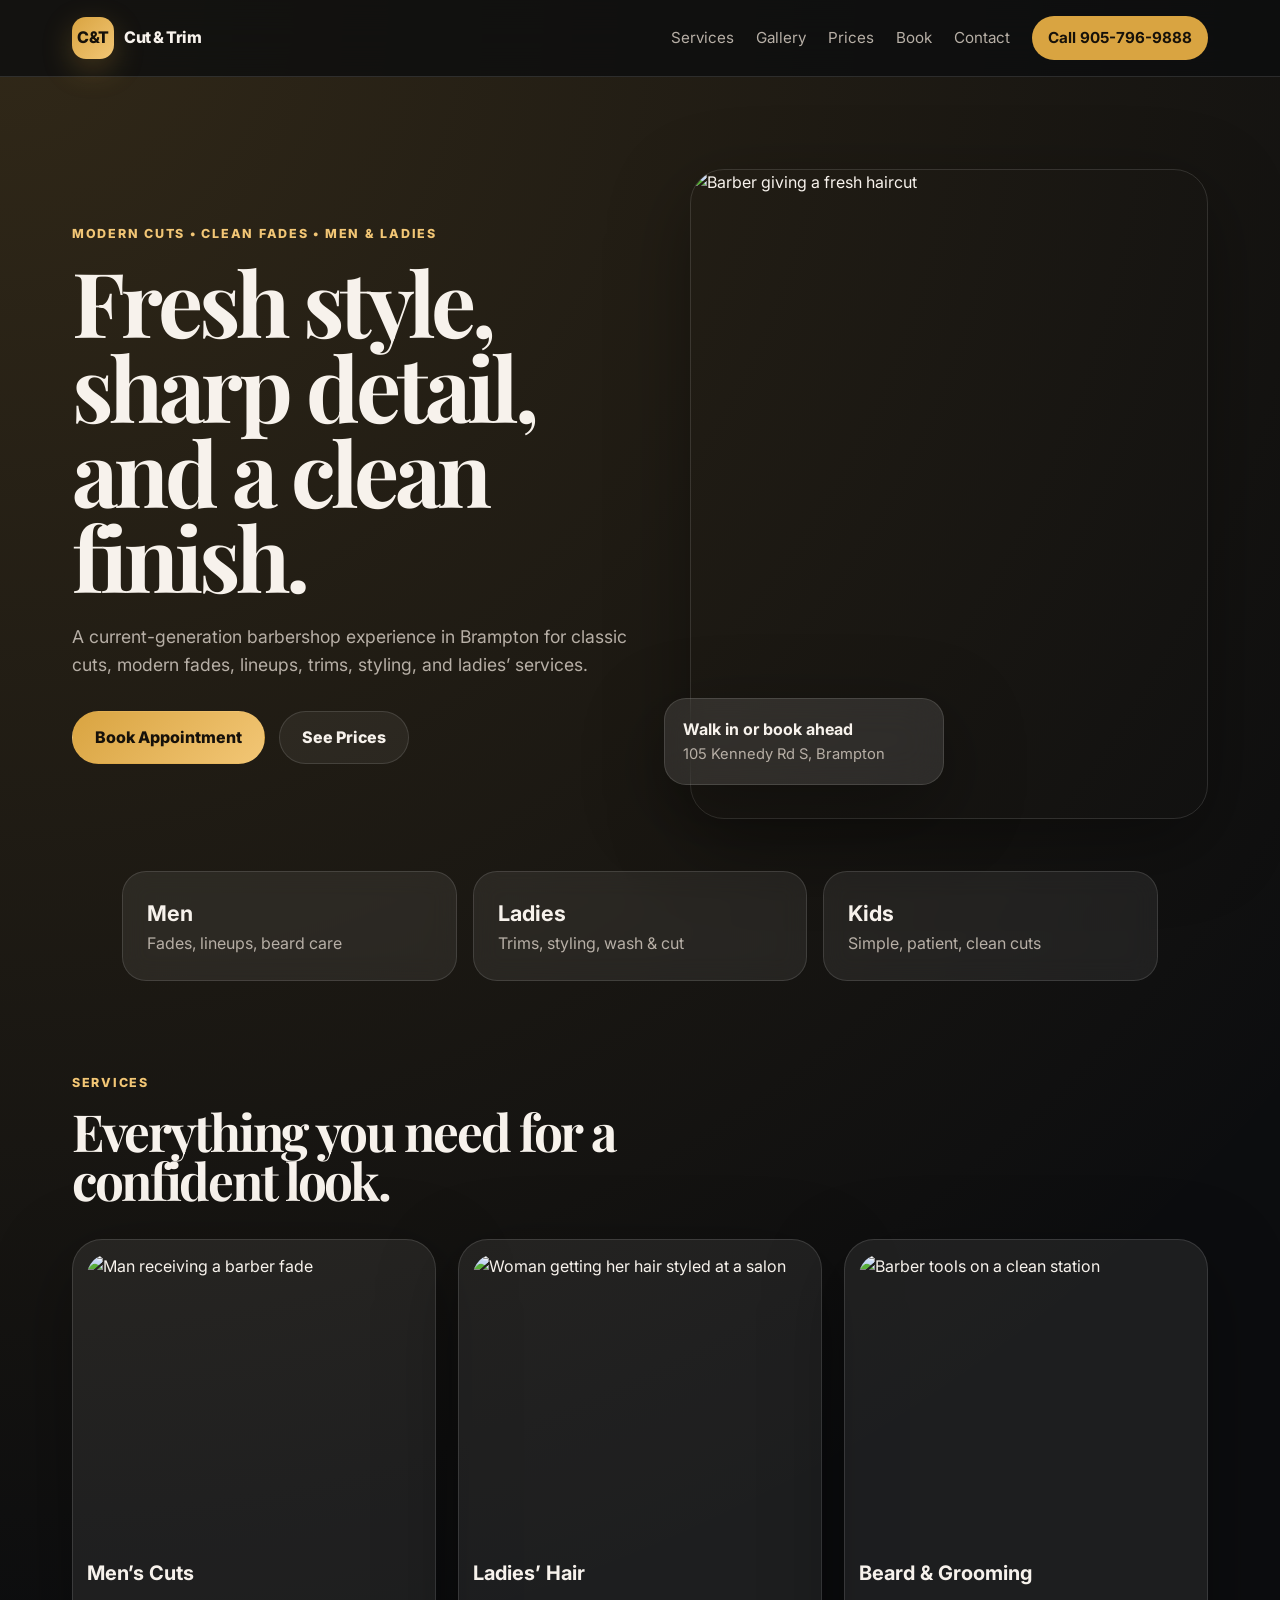
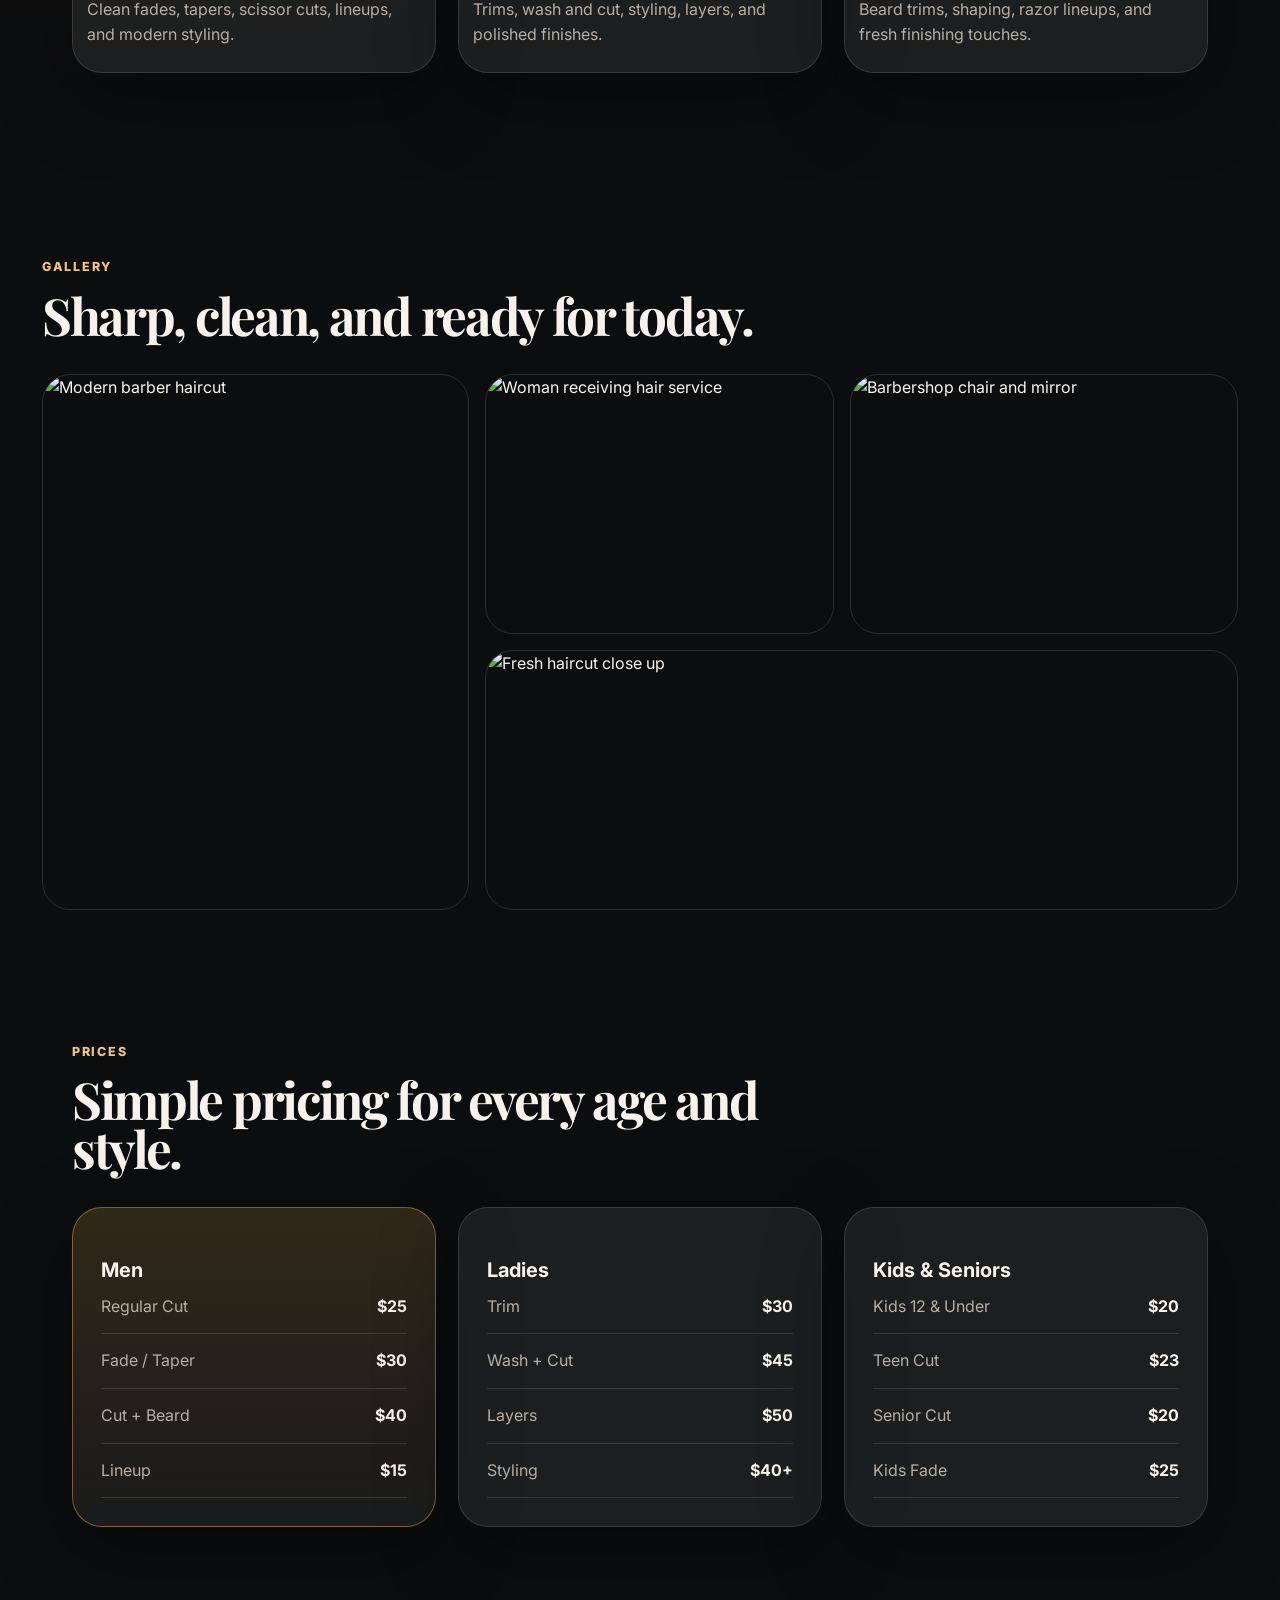
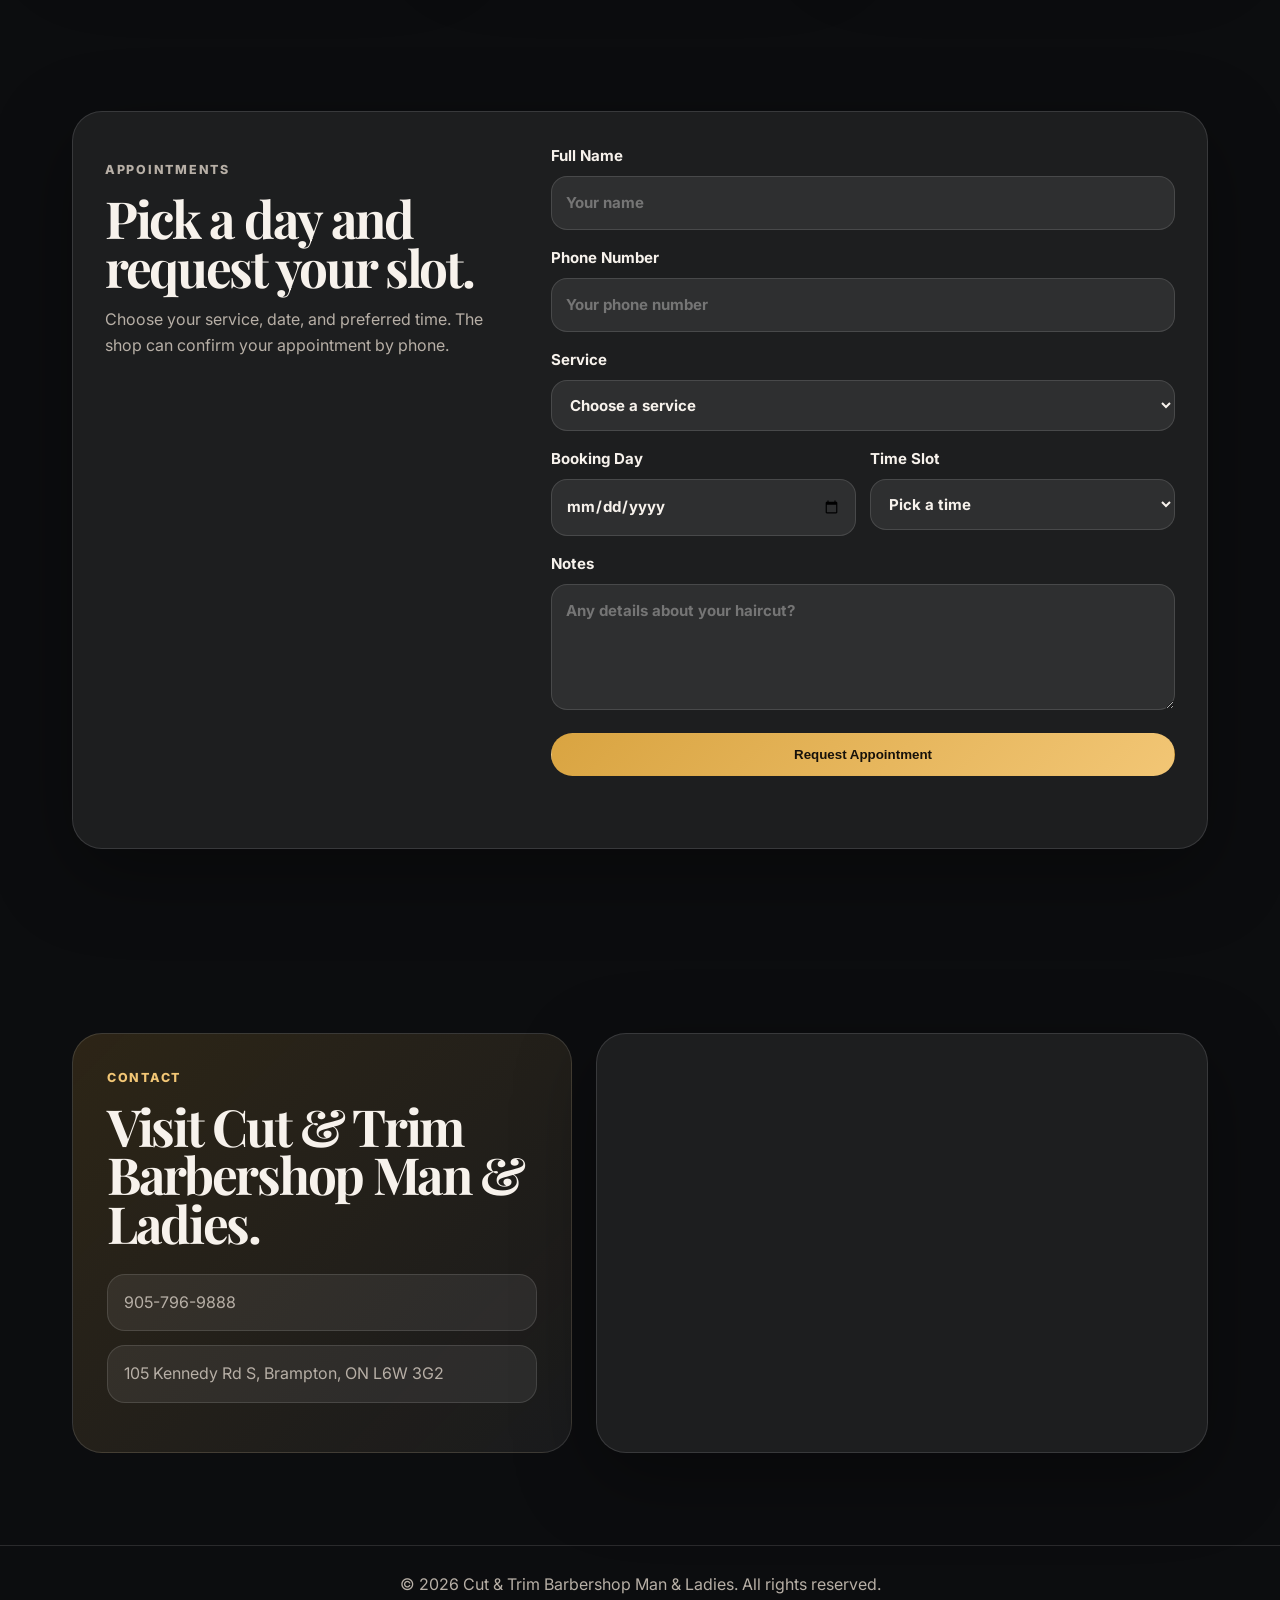
==== index.html @ 38985342 "Add files via upload" ====
<!DOCTYPE html>
<html lang="en">
<head>
  <meta charset="UTF-8" />
  <meta name="viewport" content="width=device-width, initial-scale=1.0" />
  <title>Cut & Trim Barbershop Man & Ladies</title>
  <link rel="preconnect" href="https://fonts.googleapis.com">
  <link rel="preconnect" href="https://fonts.gstatic.com" crossorigin>
  <link href="https://fonts.googleapis.com/css2?family=Inter:wght@400;500;600;700;800&family=Playfair+Display:wght@700;800&display=swap" rel="stylesheet">
  <link rel="stylesheet" href="style.css" />
</head>
<body>
  <header class="site-header" id="top">
    <nav class="nav-wrap">
      <a class="brand" href="#top" aria-label="Cut & Trim home">
        <span class="brand-mark">C&T</span>
        <span>Cut & Trim</span>
      </a>

      <button class="menu-toggle" aria-label="Open menu" aria-expanded="false">
        <span></span><span></span><span></span>
      </button>

      <div class="nav-links">
        <a href="#services">Services</a>
        <a href="#gallery">Gallery</a>
        <a href="#pricing">Prices</a>
        <a href="#booking">Book</a>
        <a href="#contact">Contact</a>
        <a class="nav-cta" href="tel:9057969888">Call 905-796-9888</a>
      </div>
    </nav>
  </header>

  <main>
    <section class="hero section-pad">
      <div class="hero-copy reveal">
        <p class="eyebrow">Modern cuts • Clean fades • Men & ladies</p>
        <h1>Fresh style, sharp detail, and a clean finish.</h1>
        <p class="hero-text">A current-generation barbershop experience in Brampton for classic cuts, modern fades, lineups, trims, styling, and ladies’ services.</p>
        <div class="hero-actions">
          <a class="btn primary" href="#booking">Book Appointment</a>
          <a class="btn ghost" href="#pricing">See Prices</a>
        </div>
      </div>

      <div class="hero-media reveal delay-1">
        <img class="main-img" src="https://images.unsplash.com/photo-1621605815971-fbc98d665033?auto=format&fit=crop&w=1200&q=85" alt="Barber giving a fresh haircut" />
        <div class="floating-card">
          <strong>Walk in or book ahead</strong>
          <span>105 Kennedy Rd S, Brampton</span>
        </div>
      </div>
    </section>

    <section class="stats reveal">
      <div><strong>Men</strong><span>Fades, lineups, beard care</span></div>
      <div><strong>Ladies</strong><span>Trims, styling, wash & cut</span></div>
      <div><strong>Kids</strong><span>Simple, patient, clean cuts</span></div>
    </section>

    <section id="services" class="section-pad">
      <div class="section-head reveal">
        <p class="eyebrow">Services</p>
        <h2>Everything you need for a confident look.</h2>
      </div>

      <div class="service-grid">
        <article class="service-card reveal">
          <img src="https://images.unsplash.com/photo-1599351431202-1e0f0137899a?auto=format&fit=crop&w=900&q=85" alt="Man receiving a barber fade" />
          <h3>Men’s Cuts</h3>
          <p>Clean fades, tapers, scissor cuts, lineups, and modern styling.</p>
        </article>
        <article class="service-card reveal delay-1">
          <img src="https://images.unsplash.com/photo-1562322140-8baeececf3df?auto=format&fit=crop&w=900&q=85" alt="Woman getting her hair styled at a salon" />
          <h3>Ladies’ Hair</h3>
          <p>Trims, wash and cut, styling, layers, and polished finishes.</p>
        </article>
        <article class="service-card reveal delay-2">
          <img src="https://images.unsplash.com/photo-1585747860715-2ba37e788b70?auto=format&fit=crop&w=900&q=85" alt="Barber tools on a clean station" />
          <h3>Beard & Grooming</h3>
          <p>Beard trims, shaping, razor lineups, and fresh finishing touches.</p>
        </article>
      </div>
    </section>

    <section id="gallery" class="gallery section-pad">
      <div class="section-head reveal">
        <p class="eyebrow">Gallery</p>
        <h2>Sharp, clean, and ready for today.</h2>
      </div>
      <div class="gallery-grid reveal">
        <img src="https://images.unsplash.com/photo-1593702275687-f8b402bf1fb5?auto=format&fit=crop&w=900&q=85" alt="Modern barber haircut" />
        <img src="https://images.unsplash.com/photo-1605497788044-5a32c7078486?auto=format&fit=crop&w=900&q=85" alt="Woman receiving hair service" />
        <img src="https://images.unsplash.com/photo-1503951914875-452162b0f3f1?auto=format&fit=crop&w=900&q=85" alt="Barbershop chair and mirror" />
        <img src="https://images.unsplash.com/photo-1622286346003-c5c7e63b1088?auto=format&fit=crop&w=900&q=85" alt="Fresh haircut close up" />
      </div>
    </section>

    <section id="pricing" class="section-pad pricing-section">
      <div class="section-head reveal">
        <p class="eyebrow">Prices</p>
        <h2>Simple pricing for every age and style.</h2>
      </div>

      <div class="price-grid reveal">
        <article class="price-card featured">
          <h3>Men</h3>
          <ul>
            <li><span>Regular Cut</span><strong>$25</strong></li>
            <li><span>Fade / Taper</span><strong>$30</strong></li>
            <li><span>Cut + Beard</span><strong>$40</strong></li>
            <li><span>Lineup</span><strong>$15</strong></li>
          </ul>
        </article>
        <article class="price-card">
          <h3>Ladies</h3>
          <ul>
            <li><span>Trim</span><strong>$30</strong></li>
            <li><span>Wash + Cut</span><strong>$45</strong></li>
            <li><span>Layers</span><strong>$50</strong></li>
            <li><span>Styling</span><strong>$40+</strong></li>
          </ul>
        </article>
        <article class="price-card">
          <h3>Kids & Seniors</h3>
          <ul>
            <li><span>Kids 12 & Under</span><strong>$20</strong></li>
            <li><span>Teen Cut</span><strong>$23</strong></li>
            <li><span>Senior Cut</span><strong>$20</strong></li>
            <li><span>Kids Fade</span><strong>$25</strong></li>
          </ul>
        </article>
      </div>
    </section>

    <section id="booking" class="booking section-pad">
      <div class="booking-card reveal">
        <div>
          <p class="eyebrow">Appointments</p>
          <h2>Pick a day and request your slot.</h2>
          <p>Choose your service, date, and preferred time. The shop can confirm your appointment by phone.</p>
        </div>

        <form class="booking-form" id="bookingForm">
          <label>
            Full Name
            <input type="text" name="name" placeholder="Your name" required />
          </label>
          <label>
            Phone Number
            <input type="tel" name="phone" placeholder="Your phone number" required />
          </label>
          <label>
            Service
            <select name="service" required>
              <option value="">Choose a service</option>
              <option>Men’s Regular Cut - $25</option>
              <option>Men’s Fade / Taper - $30</option>
              <option>Cut + Beard - $40</option>
              <option>Ladies’ Trim - $30</option>
              <option>Ladies’ Wash + Cut - $45</option>
              <option>Kids Cut - $20</option>
              <option>Senior Cut - $20</option>
            </select>
          </label>
          <div class="form-row">
            <label>
              Booking Day
              <input type="date" name="date" id="bookingDate" required />
            </label>
            <label>
              Time Slot
              <select name="time" required>
                <option value="">Pick a time</option>
                <option>9:00 AM</option>
                <option>10:00 AM</option>
                <option>11:00 AM</option>
                <option>12:00 PM</option>
                <option>1:00 PM</option>
                <option>2:00 PM</option>
                <option>3:00 PM</option>
                <option>4:00 PM</option>
                <option>5:00 PM</option>
                <option>6:00 PM</option>
              </select>
            </label>
          </div>
          <label>
            Notes
            <textarea name="notes" rows="4" placeholder="Any details about your haircut?"></textarea>
          </label>
          <button class="btn primary" type="submit">Request Appointment</button>
          <p class="form-message" id="formMessage"></p>
        </form>
      </div>
    </section>

    <section id="contact" class="contact section-pad">
      <div class="contact-info reveal">
        <p class="eyebrow">Contact</p>
        <h2>Visit Cut & Trim Barbershop Man & Ladies.</h2>
        <div class="contact-list">
          <a href="tel:9057969888">905-796-9888</a>
          <a href="https://www.google.com/maps/search/?api=1&query=105+Kennedy+Rd+S+Brampton+ON+L6W+3G2" target="_blank" rel="noopener">105 Kennedy Rd S, Brampton, ON L6W 3G2</a>
        </div>
      </div>
      <div class="map-card reveal delay-1">
        <iframe title="Cut & Trim location map" src="https://www.google.com/maps?q=105%20Kennedy%20Rd%20S%2C%20Brampton%2C%20ON%20L6W%203G2&output=embed" loading="lazy"></iframe>
      </div>
    </section>
  </main>

  <footer>
    <p>© <span id="year"></span> Cut & Trim Barbershop Man & Ladies. All rights reserved.</p>
  </footer>

  <script src="script.js"></script>
</body>
</html>
---- style.css ----
:root {
  --bg: #0c0d0f;
  --bg-soft: #15171b;
  --card: rgba(255,255,255,0.07);
  --line: rgba(255,255,255,0.12);
  --text: #f7f2ec;
  --muted: #b7afa6;
  --gold: #d9a441;
  --gold-2: #f2c675;
  --white: #ffffff;
  --shadow: 0 24px 80px rgba(0,0,0,0.35);
}

* { box-sizing: border-box; margin: 0; padding: 0; }
html { scroll-behavior: smooth; }
body {
  font-family: Inter, system-ui, sans-serif;
  background: radial-gradient(circle at top left, rgba(217,164,65,0.18), transparent 34%), var(--bg);
  color: var(--text);
  line-height: 1.6;
  overflow-x: hidden;
}
img { width: 100%; display: block; object-fit: cover; }
a { color: inherit; text-decoration: none; }

.site-header {
  position: sticky;
  top: 0;
  z-index: 100;
  background: rgba(12,13,15,0.78);
  backdrop-filter: blur(18px);
  border-bottom: 1px solid var(--line);
}
.nav-wrap {
  max-width: 1180px;
  margin: 0 auto;
  padding: 16px 22px;
  display: flex;
  align-items: center;
  justify-content: space-between;
}
.brand { display: flex; align-items: center; gap: 10px; font-weight: 800; letter-spacing: -0.03em; }
.brand-mark {
  width: 42px; height: 42px; border-radius: 14px;
  display: grid; place-items: center;
  background: linear-gradient(135deg, var(--gold), var(--gold-2));
  color: #16110a;
  box-shadow: 0 10px 30px rgba(217,164,65,0.25);
}
.nav-links { display: flex; align-items: center; gap: 22px; font-size: 0.95rem; color: var(--muted); }
.nav-links a { transition: color .25s ease, transform .25s ease; }
.nav-links a:hover { color: var(--white); transform: translateY(-1px); }
.nav-cta { color: #16110a !important; background: var(--gold); padding: 10px 16px; border-radius: 999px; font-weight: 700; }
.menu-toggle { display: none; background: none; border: 0; cursor: pointer; }
.menu-toggle span { display: block; width: 26px; height: 2px; margin: 6px; background: var(--text); transition: .3s ease; }

.section-pad { max-width: 1180px; margin: 0 auto; padding: 92px 22px; }
.hero { display: grid; grid-template-columns: 1fr 0.92fr; gap: 54px; align-items: center; min-height: calc(100vh - 76px); }
.eyebrow { color: var(--gold-2); text-transform: uppercase; letter-spacing: .14em; font-weight: 800; font-size: .78rem; margin-bottom: 14px; }
h1, h2 { font-family: "Playfair Display", serif; line-height: 0.95; letter-spacing: -0.045em; }
h1 { font-size: clamp(3rem, 7vw, 6.5rem); max-width: 780px; }
h2 { font-size: clamp(2.3rem, 4vw, 4.2rem); max-width: 720px; }
h3 { font-size: 1.25rem; margin: 18px 0 8px; }
.hero-text { color: var(--muted); max-width: 600px; font-size: 1.1rem; margin: 24px 0 32px; }
.hero-actions { display: flex; gap: 14px; flex-wrap: wrap; }
.btn { border: 1px solid var(--line); border-radius: 999px; padding: 13px 22px; font-weight: 800; cursor: pointer; transition: transform .25s ease, box-shadow .25s ease, background .25s ease; display: inline-flex; justify-content: center; }
.btn:hover { transform: translateY(-3px); box-shadow: 0 16px 38px rgba(0,0,0,.28); }
.primary { background: linear-gradient(135deg, var(--gold), var(--gold-2)); color: #16110a; border-color: transparent; }
.ghost { background: rgba(255,255,255,.06); color: var(--text); }
.hero-media { position: relative; }
.main-img { height: 650px; border-radius: 34px; box-shadow: var(--shadow); border: 1px solid var(--line); }
.floating-card { position: absolute; left: -26px; bottom: 34px; width: min(280px, 80%); padding: 18px; border-radius: 22px; background: rgba(255,255,255,.1); backdrop-filter: blur(18px); border: 1px solid var(--line); box-shadow: var(--shadow); }
.floating-card strong, .floating-card span { display: block; }
.floating-card span { color: var(--muted); font-size: .92rem; }

.stats { max-width: 1080px; margin: -40px auto 0; padding: 0 22px; display: grid; grid-template-columns: repeat(3, 1fr); gap: 16px; }
.stats div { padding: 24px; background: var(--card); border: 1px solid var(--line); border-radius: 24px; backdrop-filter: blur(12px); }
.stats strong { display: block; font-size: 1.35rem; }
.stats span { color: var(--muted); }
.section-head { margin-bottom: 34px; }
.service-grid, .price-grid { display: grid; grid-template-columns: repeat(3, 1fr); gap: 22px; }
.service-card, .price-card, .booking-card, .map-card { background: var(--card); border: 1px solid var(--line); border-radius: 30px; box-shadow: var(--shadow); }
.service-card { padding: 14px; transition: transform .3s ease, border-color .3s ease; }
.service-card:hover { transform: translateY(-8px); border-color: rgba(217,164,65,.55); }
.service-card img { height: 285px; border-radius: 22px; }
.service-card p { color: var(--muted); padding-bottom: 10px; }
.gallery { max-width: 1240px; }
.gallery-grid { display: grid; grid-template-columns: 1.1fr .9fr 1fr; grid-auto-rows: 260px; gap: 16px; }
.gallery-grid img { height: 100%; border-radius: 28px; border: 1px solid var(--line); filter: saturate(1.04) contrast(1.02); transition: transform .3s ease; }
.gallery-grid img:hover { transform: scale(1.02); }
.gallery-grid img:first-child { grid-row: span 2; }
.gallery-grid img:nth-child(4) { grid-column: span 2; }
.pricing-section { padding-top: 40px; }
.price-card { padding: 28px; }
.price-card.featured { background: linear-gradient(180deg, rgba(217,164,65,.18), rgba(255,255,255,.06)); border-color: rgba(217,164,65,.5); }
.price-card ul { list-style: none; display: grid; gap: 14px; }
.price-card li { display: flex; justify-content: space-between; gap: 16px; padding-bottom: 14px; border-bottom: 1px solid var(--line); color: var(--muted); }
.price-card strong { color: var(--text); }

.booking-card { padding: 32px; display: grid; grid-template-columns: .8fr 1.2fr; gap: 30px; align-items: start; }
.booking-card p { color: var(--muted); margin-top: 16px; }
.booking-form { display: grid; gap: 16px; }
.form-row { display: grid; grid-template-columns: 1fr 1fr; gap: 14px; }
label { color: var(--text); font-weight: 700; font-size: .94rem; }
input, select, textarea { width: 100%; margin-top: 8px; padding: 14px 14px; border-radius: 16px; border: 1px solid var(--line); background: rgba(255,255,255,.08); color: var(--text); outline: none; font: inherit; }
select option { color: #111; }
textarea { resize: vertical; }
input:focus, select:focus, textarea:focus { border-color: var(--gold); box-shadow: 0 0 0 4px rgba(217,164,65,.12); }
.form-message { min-height: 24px; color: var(--gold-2) !important; font-weight: 700; margin-top: 0 !important; }
.contact { display: grid; grid-template-columns: .9fr 1.1fr; gap: 24px; align-items: stretch; }
.contact-info { padding: 34px; border-radius: 30px; background: linear-gradient(135deg, rgba(217,164,65,.16), rgba(255,255,255,.06)); border: 1px solid var(--line); }
.contact-list { display: grid; gap: 14px; margin-top: 26px; color: var(--muted); }
.contact-list a { padding: 15px 16px; background: rgba(255,255,255,.07); border-radius: 18px; border: 1px solid var(--line); transition: .25s ease; }
.contact-list a:hover { color: var(--white); border-color: rgba(217,164,65,.55); }
.map-card { overflow: hidden; min-height: 420px; }
.map-card iframe { width: 100%; height: 100%; border: 0; filter: grayscale(.25) invert(.9) contrast(.9); }
footer { padding: 26px; text-align: center; color: var(--muted); border-top: 1px solid var(--line); }
.reveal { opacity: 0; transform: translateY(28px); transition: opacity .75s ease, transform .75s ease; }
.reveal.show { opacity: 1; transform: translateY(0); }
.delay-1 { transition-delay: .13s; }
.delay-2 { transition-delay: .24s; }

@media (max-width: 900px) {
  .menu-toggle { display: block; }
  .nav-links { position: absolute; top: 75px; left: 16px; right: 16px; padding: 18px; border: 1px solid var(--line); border-radius: 24px; background: rgba(12,13,15,.96); display: grid; gap: 14px; transform: translateY(-14px); opacity: 0; pointer-events: none; transition: .25s ease; }
  .nav-links.open { transform: translateY(0); opacity: 1; pointer-events: auto; }
  .hero, .booking-card, .contact { grid-template-columns: 1fr; }
  .main-img { height: 480px; }
  .stats, .service-grid, .price-grid { grid-template-columns: 1fr; }
  .gallery-grid { grid-template-columns: 1fr; grid-auto-rows: 240px; }
  .gallery-grid img:first-child, .gallery-grid img:nth-child(4) { grid-row: auto; grid-column: auto; }
  .form-row { grid-template-columns: 1fr; }
  .floating-card { left: 18px; }
}

@media (max-width: 560px) {
  .section-pad { padding: 64px 16px; }
  .nav-wrap { padding: 14px 16px; }
  .hero { min-height: auto; }
  .main-img { height: 380px; border-radius: 26px; }
  .booking-card, .contact-info { padding: 22px; }
  h1 { font-size: 3rem; }
}
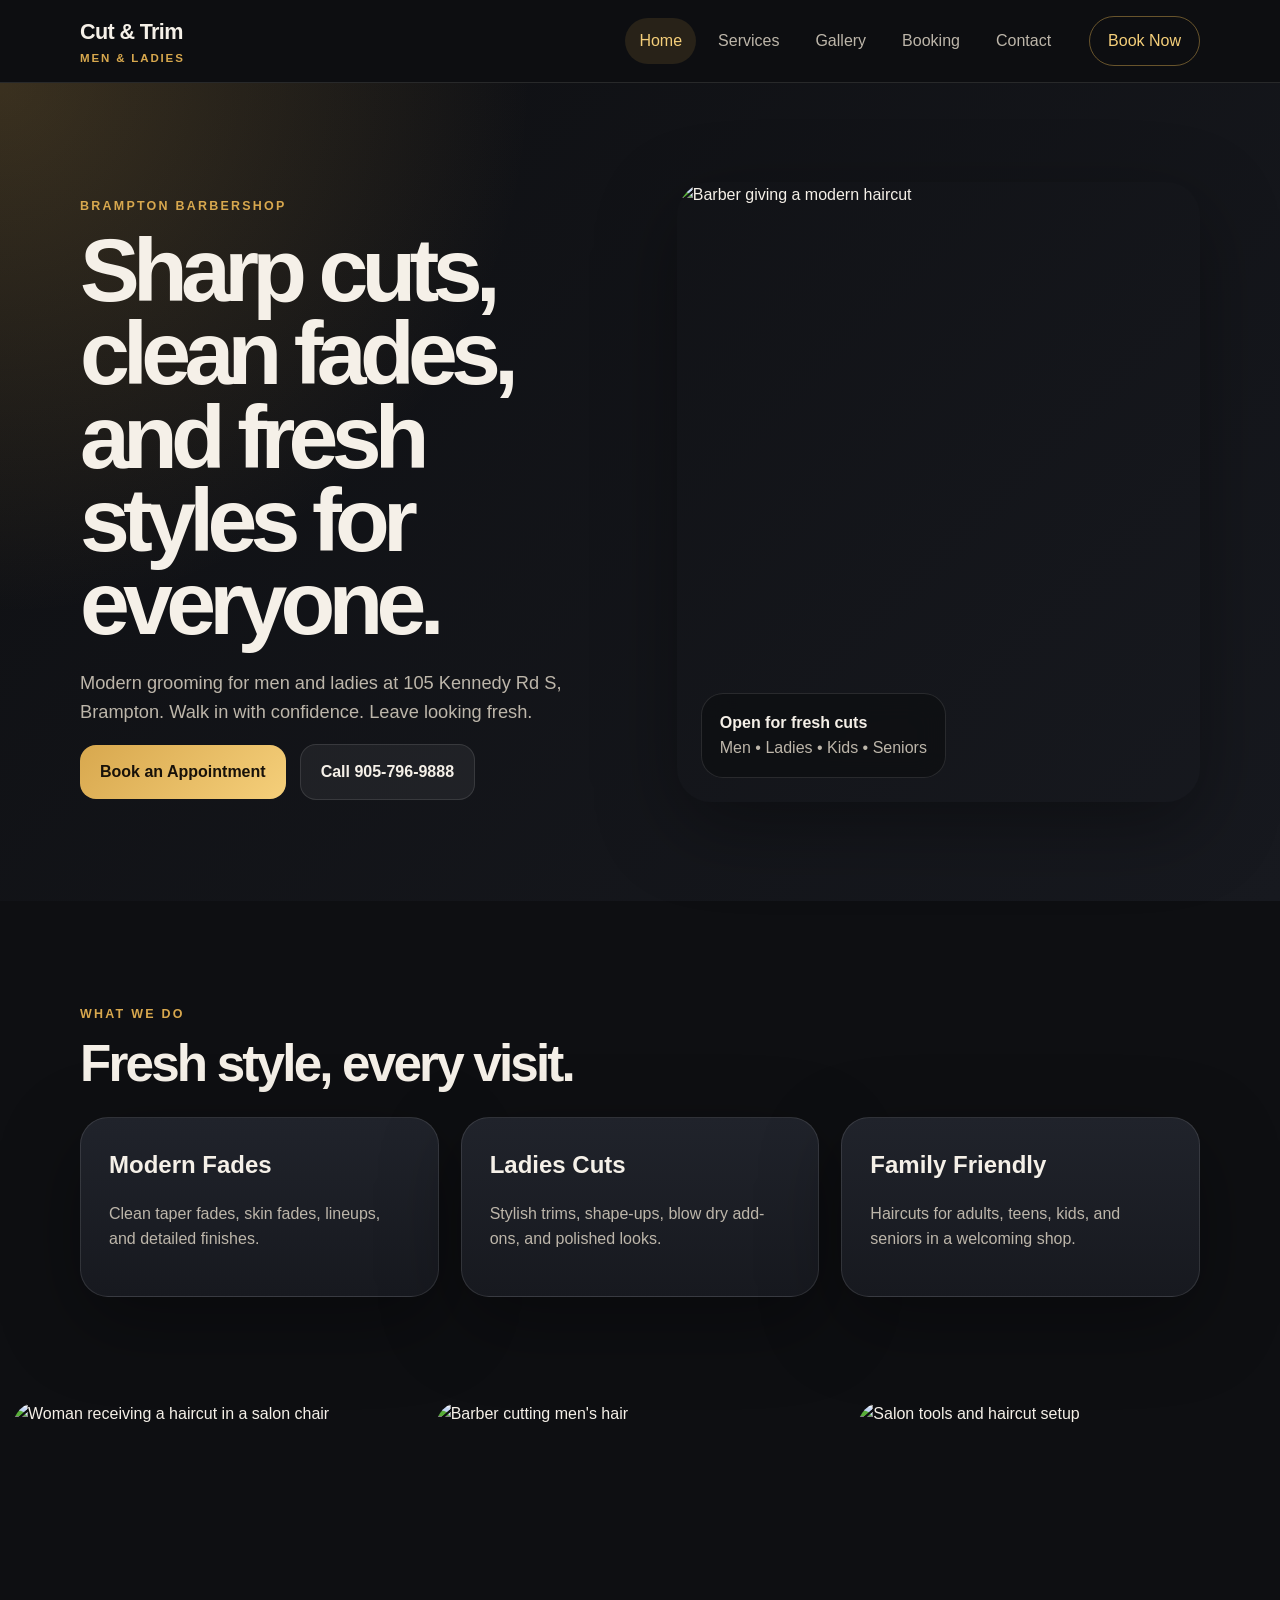
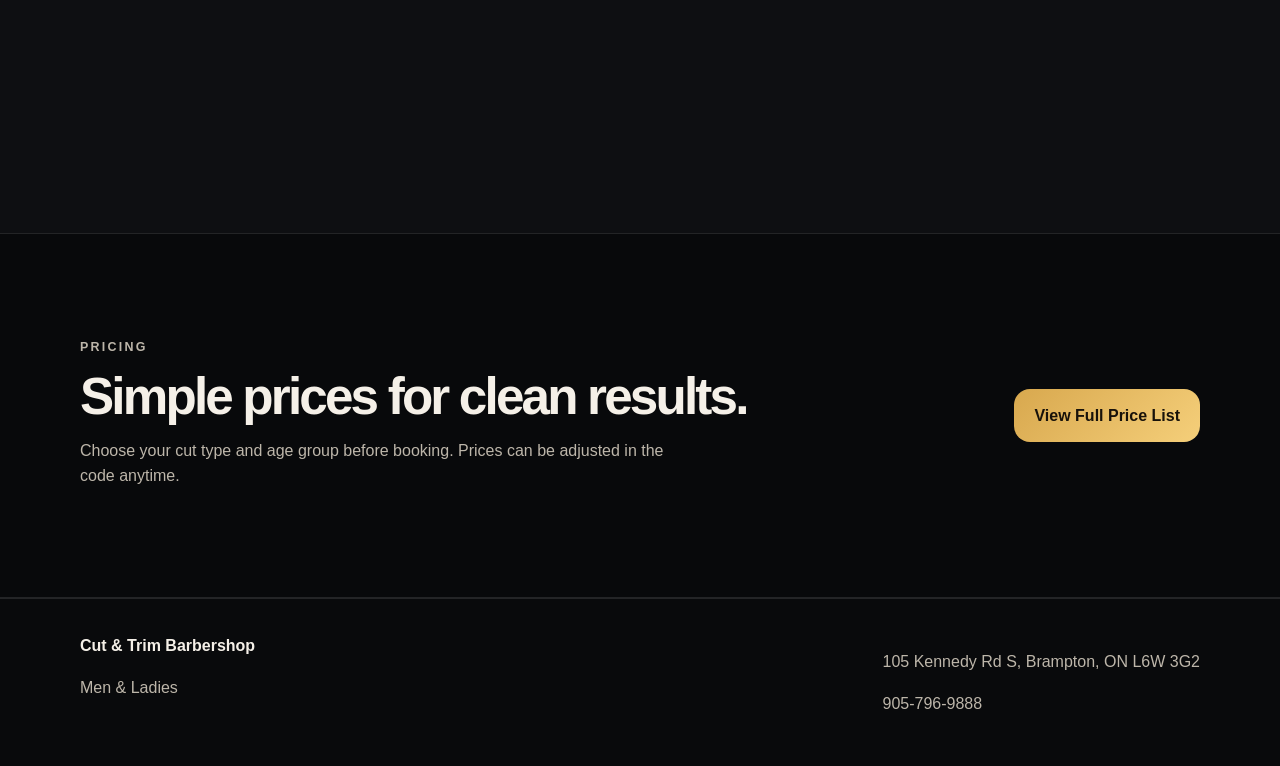
==== commit 4e0f632a: "Add files via upload" ====
--- a/index.html
+++ b/index.html
@@ -3,218 +3,84 @@
 <head>
   <meta charset="UTF-8" />
   <meta name="viewport" content="width=device-width, initial-scale=1.0" />
-  <title>Cut & Trim Barbershop Man & Ladies</title>
-  <link rel="preconnect" href="https://fonts.googleapis.com">
-  <link rel="preconnect" href="https://fonts.gstatic.com" crossorigin>
-  <link href="https://fonts.googleapis.com/css2?family=Inter:wght@400;500;600;700;800&family=Playfair+Display:wght@700;800&display=swap" rel="stylesheet">
+  <title>Cut & Trim Barbershop | Men & Ladies</title>
+  <link rel="preconnect" href="https://images.unsplash.com">
   <link rel="stylesheet" href="style.css" />
+  <script defer src="script.js"></script>
 </head>
 <body>
-  <header class="site-header" id="top">
-    <nav class="nav-wrap">
-      <a class="brand" href="#top" aria-label="Cut & Trim home">
-        <span class="brand-mark">C&T</span>
-        <span>Cut & Trim</span>
-      </a>
-
-      <button class="menu-toggle" aria-label="Open menu" aria-expanded="false">
-        <span></span><span></span><span></span>
-      </button>
-
+  <header class="site-header">
+    <nav class="nav container">
+      <a class="logo" href="index.html"><span>Cut & Trim</span><small>Men & Ladies</small></a>
+      <button class="menu-toggle" aria-label="Open menu">☰</button>
       <div class="nav-links">
-        <a href="#services">Services</a>
-        <a href="#gallery">Gallery</a>
-        <a href="#pricing">Prices</a>
-        <a href="#booking">Book</a>
-        <a href="#contact">Contact</a>
-        <a class="nav-cta" href="tel:9057969888">Call 905-796-9888</a>
+        <a href="index.html" class="active">Home</a>
+        <a href="services.html">Services</a>
+        <a href="gallery.html">Gallery</a>
+        <a href="booking.html">Booking</a>
+        <a href="contact.html">Contact</a>
       </div>
+      <a class="nav-cta" href="booking.html">Book Now</a>
     </nav>
   </header>
 
   <main>
-    <section class="hero section-pad">
-      <div class="hero-copy reveal">
-        <p class="eyebrow">Modern cuts • Clean fades • Men & ladies</p>
-        <h1>Fresh style, sharp detail, and a clean finish.</h1>
-        <p class="hero-text">A current-generation barbershop experience in Brampton for classic cuts, modern fades, lineups, trims, styling, and ladies’ services.</p>
-        <div class="hero-actions">
-          <a class="btn primary" href="#booking">Book Appointment</a>
-          <a class="btn ghost" href="#pricing">See Prices</a>
+    <section class="hero">
+      <div class="container hero-grid">
+        <div class="hero-text reveal">
+          <p class="eyebrow">Brampton Barbershop</p>
+          <h1>Sharp cuts, clean fades, and fresh styles for everyone.</h1>
+          <p class="hero-copy">Modern grooming for men and ladies at 105 Kennedy Rd S, Brampton. Walk in with confidence. Leave looking fresh.</p>
+          <div class="hero-actions">
+            <a class="btn primary" href="booking.html">Book an Appointment</a>
+            <a class="btn secondary" href="tel:9057969888">Call 905-796-9888</a>
+          </div>
         </div>
-      </div>
-
-      <div class="hero-media reveal delay-1">
-        <img class="main-img" src="https://images.unsplash.com/photo-1621605815971-fbc98d665033?auto=format&fit=crop&w=1200&q=85" alt="Barber giving a fresh haircut" />
-        <div class="floating-card">
-          <strong>Walk in or book ahead</strong>
-          <span>105 Kennedy Rd S, Brampton</span>
+        <div class="hero-card reveal delay">
+          <img src="https://images.unsplash.com/photo-1599351431202-1e0f0137899a?auto=format&fit=crop&w=1200&q=85" alt="Barber giving a modern haircut" />
+          <div class="floating-card">
+            <strong>Open for fresh cuts</strong>
+            <span>Men • Ladies • Kids • Seniors</span>
+          </div>
         </div>
       </div>
     </section>
 
-    <section class="stats reveal">
-      <div><strong>Men</strong><span>Fades, lineups, beard care</span></div>
-      <div><strong>Ladies</strong><span>Trims, styling, wash & cut</span></div>
-      <div><strong>Kids</strong><span>Simple, patient, clean cuts</span></div>
-    </section>
-
-    <section id="services" class="section-pad">
-      <div class="section-head reveal">
-        <p class="eyebrow">Services</p>
-        <h2>Everything you need for a confident look.</h2>
+    <section class="section container">
+      <div class="section-heading reveal">
+        <p class="eyebrow">What we do</p>
+        <h2>Fresh style, every visit.</h2>
       </div>
-
-      <div class="service-grid">
-        <article class="service-card reveal">
-          <img src="https://images.unsplash.com/photo-1599351431202-1e0f0137899a?auto=format&fit=crop&w=900&q=85" alt="Man receiving a barber fade" />
-          <h3>Men’s Cuts</h3>
-          <p>Clean fades, tapers, scissor cuts, lineups, and modern styling.</p>
-        </article>
-        <article class="service-card reveal delay-1">
-          <img src="https://images.unsplash.com/photo-1562322140-8baeececf3df?auto=format&fit=crop&w=900&q=85" alt="Woman getting her hair styled at a salon" />
-          <h3>Ladies’ Hair</h3>
-          <p>Trims, wash and cut, styling, layers, and polished finishes.</p>
-        </article>
-        <article class="service-card reveal delay-2">
-          <img src="https://images.unsplash.com/photo-1585747860715-2ba37e788b70?auto=format&fit=crop&w=900&q=85" alt="Barber tools on a clean station" />
-          <h3>Beard & Grooming</h3>
-          <p>Beard trims, shaping, razor lineups, and fresh finishing touches.</p>
-        </article>
+      <div class="feature-grid">
+        <article class="feature reveal"><h3>Modern Fades</h3><p>Clean taper fades, skin fades, lineups, and detailed finishes.</p></article>
+        <article class="feature reveal"><h3>Ladies Cuts</h3><p>Stylish trims, shape-ups, blow dry add-ons, and polished looks.</p></article>
+        <article class="feature reveal"><h3>Family Friendly</h3><p>Haircuts for adults, teens, kids, and seniors in a welcoming shop.</p></article>
       </div>
     </section>
 
-    <section id="gallery" class="gallery section-pad">
-      <div class="section-head reveal">
-        <p class="eyebrow">Gallery</p>
-        <h2>Sharp, clean, and ready for today.</h2>
-      </div>
-      <div class="gallery-grid reveal">
-        <img src="https://images.unsplash.com/photo-1593702275687-f8b402bf1fb5?auto=format&fit=crop&w=900&q=85" alt="Modern barber haircut" />
-        <img src="https://images.unsplash.com/photo-1605497788044-5a32c7078486?auto=format&fit=crop&w=900&q=85" alt="Woman receiving hair service" />
-        <img src="https://images.unsplash.com/photo-1503951914875-452162b0f3f1?auto=format&fit=crop&w=900&q=85" alt="Barbershop chair and mirror" />
-        <img src="https://images.unsplash.com/photo-1622286346003-c5c7e63b1088?auto=format&fit=crop&w=900&q=85" alt="Fresh haircut close up" />
-      </div>
+    <section class="image-band">
+      <img src="https://images.unsplash.com/photo-1621605815971-fbc98d665033?auto=format&fit=crop&w=900&q=85" alt="Woman receiving a haircut in a salon chair">
+      <img src="https://images.unsplash.com/photo-1503951914875-452162b0f3f1?auto=format&fit=crop&w=900&q=85" alt="Barber cutting men's hair">
+      <img src="https://images.unsplash.com/photo-1521590832167-7bcbfaa6381f?auto=format&fit=crop&w=900&q=85" alt="Salon tools and haircut setup">
     </section>
 
-    <section id="pricing" class="section-pad pricing-section">
-      <div class="section-head reveal">
-        <p class="eyebrow">Prices</p>
-        <h2>Simple pricing for every age and style.</h2>
-      </div>
-
-      <div class="price-grid reveal">
-        <article class="price-card featured">
-          <h3>Men</h3>
-          <ul>
-            <li><span>Regular Cut</span><strong>$25</strong></li>
-            <li><span>Fade / Taper</span><strong>$30</strong></li>
-            <li><span>Cut + Beard</span><strong>$40</strong></li>
-            <li><span>Lineup</span><strong>$15</strong></li>
-          </ul>
-        </article>
-        <article class="price-card">
-          <h3>Ladies</h3>
-          <ul>
-            <li><span>Trim</span><strong>$30</strong></li>
-            <li><span>Wash + Cut</span><strong>$45</strong></li>
-            <li><span>Layers</span><strong>$50</strong></li>
-            <li><span>Styling</span><strong>$40+</strong></li>
-          </ul>
-        </article>
-        <article class="price-card">
-          <h3>Kids & Seniors</h3>
-          <ul>
-            <li><span>Kids 12 & Under</span><strong>$20</strong></li>
-            <li><span>Teen Cut</span><strong>$23</strong></li>
-            <li><span>Senior Cut</span><strong>$20</strong></li>
-            <li><span>Kids Fade</span><strong>$25</strong></li>
-          </ul>
-        </article>
-      </div>
-    </section>
-
-    <section id="booking" class="booking section-pad">
-      <div class="booking-card reveal">
-        <div>
-          <p class="eyebrow">Appointments</p>
-          <h2>Pick a day and request your slot.</h2>
-          <p>Choose your service, date, and preferred time. The shop can confirm your appointment by phone.</p>
+    <section class="section dark-section">
+      <div class="container split">
+        <div class="reveal">
+          <p class="eyebrow">Pricing</p>
+          <h2>Simple prices for clean results.</h2>
+          <p>Choose your cut type and age group before booking. Prices can be adjusted in the code anytime.</p>
         </div>
-
-        <form class="booking-form" id="bookingForm">
-          <label>
-            Full Name
-            <input type="text" name="name" placeholder="Your name" required />
-          </label>
-          <label>
-            Phone Number
-            <input type="tel" name="phone" placeholder="Your phone number" required />
-          </label>
-          <label>
-            Service
-            <select name="service" required>
-              <option value="">Choose a service</option>
-              <option>Men’s Regular Cut - $25</option>
-              <option>Men’s Fade / Taper - $30</option>
-              <option>Cut + Beard - $40</option>
-              <option>Ladies’ Trim - $30</option>
-              <option>Ladies’ Wash + Cut - $45</option>
-              <option>Kids Cut - $20</option>
-              <option>Senior Cut - $20</option>
-            </select>
-          </label>
-          <div class="form-row">
-            <label>
-              Booking Day
-              <input type="date" name="date" id="bookingDate" required />
-            </label>
-            <label>
-              Time Slot
-              <select name="time" required>
-                <option value="">Pick a time</option>
-                <option>9:00 AM</option>
-                <option>10:00 AM</option>
-                <option>11:00 AM</option>
-                <option>12:00 PM</option>
-                <option>1:00 PM</option>
-                <option>2:00 PM</option>
-                <option>3:00 PM</option>
-                <option>4:00 PM</option>
-                <option>5:00 PM</option>
-                <option>6:00 PM</option>
-              </select>
-            </label>
-          </div>
-          <label>
-            Notes
-            <textarea name="notes" rows="4" placeholder="Any details about your haircut?"></textarea>
-          </label>
-          <button class="btn primary" type="submit">Request Appointment</button>
-          <p class="form-message" id="formMessage"></p>
-        </form>
-      </div>
-    </section>
-
-    <section id="contact" class="contact section-pad">
-      <div class="contact-info reveal">
-        <p class="eyebrow">Contact</p>
-        <h2>Visit Cut & Trim Barbershop Man & Ladies.</h2>
-        <div class="contact-list">
-          <a href="tel:9057969888">905-796-9888</a>
-          <a href="https://www.google.com/maps/search/?api=1&query=105+Kennedy+Rd+S+Brampton+ON+L6W+3G2" target="_blank" rel="noopener">105 Kennedy Rd S, Brampton, ON L6W 3G2</a>
-        </div>
-      </div>
-      <div class="map-card reveal delay-1">
-        <iframe title="Cut & Trim location map" src="https://www.google.com/maps?q=105%20Kennedy%20Rd%20S%2C%20Brampton%2C%20ON%20L6W%203G2&output=embed" loading="lazy"></iframe>
+        <a class="btn primary" href="services.html">View Full Price List</a>
       </div>
     </section>
   </main>
 
-  <footer>
-    <p>© <span id="year"></span> Cut & Trim Barbershop Man & Ladies. All rights reserved.</p>
+  <footer class="footer">
+    <div class="container footer-grid">
+      <div><strong>Cut & Trim Barbershop</strong><p>Men & Ladies</p></div>
+      <div><p>105 Kennedy Rd S, Brampton, ON L6W 3G2</p><p><a href="tel:9057969888">905-796-9888</a></p></div>
+    </div>
   </footer>
-
-  <script src="script.js"></script>
 </body>
 </html>
--- a/style.css
+++ b/style.css
@@ -1,143 +1 @@
-:root {
-  --bg: #0c0d0f;
-  --bg-soft: #15171b;
-  --card: rgba(255,255,255,0.07);
-  --line: rgba(255,255,255,0.12);
-  --text: #f7f2ec;
-  --muted: #b7afa6;
-  --gold: #d9a441;
-  --gold-2: #f2c675;
-  --white: #ffffff;
-  --shadow: 0 24px 80px rgba(0,0,0,0.35);
-}
-
-* { box-sizing: border-box; margin: 0; padding: 0; }
-html { scroll-behavior: smooth; }
-body {
-  font-family: Inter, system-ui, sans-serif;
-  background: radial-gradient(circle at top left, rgba(217,164,65,0.18), transparent 34%), var(--bg);
-  color: var(--text);
-  line-height: 1.6;
-  overflow-x: hidden;
-}
-img { width: 100%; display: block; object-fit: cover; }
-a { color: inherit; text-decoration: none; }
-
-.site-header {
-  position: sticky;
-  top: 0;
-  z-index: 100;
-  background: rgba(12,13,15,0.78);
-  backdrop-filter: blur(18px);
-  border-bottom: 1px solid var(--line);
-}
-.nav-wrap {
-  max-width: 1180px;
-  margin: 0 auto;
-  padding: 16px 22px;
-  display: flex;
-  align-items: center;
-  justify-content: space-between;
-}
-.brand { display: flex; align-items: center; gap: 10px; font-weight: 800; letter-spacing: -0.03em; }
-.brand-mark {
-  width: 42px; height: 42px; border-radius: 14px;
-  display: grid; place-items: center;
-  background: linear-gradient(135deg, var(--gold), var(--gold-2));
-  color: #16110a;
-  box-shadow: 0 10px 30px rgba(217,164,65,0.25);
-}
-.nav-links { display: flex; align-items: center; gap: 22px; font-size: 0.95rem; color: var(--muted); }
-.nav-links a { transition: color .25s ease, transform .25s ease; }
-.nav-links a:hover { color: var(--white); transform: translateY(-1px); }
-.nav-cta { color: #16110a !important; background: var(--gold); padding: 10px 16px; border-radius: 999px; font-weight: 700; }
-.menu-toggle { display: none; background: none; border: 0; cursor: pointer; }
-.menu-toggle span { display: block; width: 26px; height: 2px; margin: 6px; background: var(--text); transition: .3s ease; }
-
-.section-pad { max-width: 1180px; margin: 0 auto; padding: 92px 22px; }
-.hero { display: grid; grid-template-columns: 1fr 0.92fr; gap: 54px; align-items: center; min-height: calc(100vh - 76px); }
-.eyebrow { color: var(--gold-2); text-transform: uppercase; letter-spacing: .14em; font-weight: 800; font-size: .78rem; margin-bottom: 14px; }
-h1, h2 { font-family: "Playfair Display", serif; line-height: 0.95; letter-spacing: -0.045em; }
-h1 { font-size: clamp(3rem, 7vw, 6.5rem); max-width: 780px; }
-h2 { font-size: clamp(2.3rem, 4vw, 4.2rem); max-width: 720px; }
-h3 { font-size: 1.25rem; margin: 18px 0 8px; }
-.hero-text { color: var(--muted); max-width: 600px; font-size: 1.1rem; margin: 24px 0 32px; }
-.hero-actions { display: flex; gap: 14px; flex-wrap: wrap; }
-.btn { border: 1px solid var(--line); border-radius: 999px; padding: 13px 22px; font-weight: 800; cursor: pointer; transition: transform .25s ease, box-shadow .25s ease, background .25s ease; display: inline-flex; justify-content: center; }
-.btn:hover { transform: translateY(-3px); box-shadow: 0 16px 38px rgba(0,0,0,.28); }
-.primary { background: linear-gradient(135deg, var(--gold), var(--gold-2)); color: #16110a; border-color: transparent; }
-.ghost { background: rgba(255,255,255,.06); color: var(--text); }
-.hero-media { position: relative; }
-.main-img { height: 650px; border-radius: 34px; box-shadow: var(--shadow); border: 1px solid var(--line); }
-.floating-card { position: absolute; left: -26px; bottom: 34px; width: min(280px, 80%); padding: 18px; border-radius: 22px; background: rgba(255,255,255,.1); backdrop-filter: blur(18px); border: 1px solid var(--line); box-shadow: var(--shadow); }
-.floating-card strong, .floating-card span { display: block; }
-.floating-card span { color: var(--muted); font-size: .92rem; }
-
-.stats { max-width: 1080px; margin: -40px auto 0; padding: 0 22px; display: grid; grid-template-columns: repeat(3, 1fr); gap: 16px; }
-.stats div { padding: 24px; background: var(--card); border: 1px solid var(--line); border-radius: 24px; backdrop-filter: blur(12px); }
-.stats strong { display: block; font-size: 1.35rem; }
-.stats span { color: var(--muted); }
-.section-head { margin-bottom: 34px; }
-.service-grid, .price-grid { display: grid; grid-template-columns: repeat(3, 1fr); gap: 22px; }
-.service-card, .price-card, .booking-card, .map-card { background: var(--card); border: 1px solid var(--line); border-radius: 30px; box-shadow: var(--shadow); }
-.service-card { padding: 14px; transition: transform .3s ease, border-color .3s ease; }
-.service-card:hover { transform: translateY(-8px); border-color: rgba(217,164,65,.55); }
-.service-card img { height: 285px; border-radius: 22px; }
-.service-card p { color: var(--muted); padding-bottom: 10px; }
-.gallery { max-width: 1240px; }
-.gallery-grid { display: grid; grid-template-columns: 1.1fr .9fr 1fr; grid-auto-rows: 260px; gap: 16px; }
-.gallery-grid img { height: 100%; border-radius: 28px; border: 1px solid var(--line); filter: saturate(1.04) contrast(1.02); transition: transform .3s ease; }
-.gallery-grid img:hover { transform: scale(1.02); }
-.gallery-grid img:first-child { grid-row: span 2; }
-.gallery-grid img:nth-child(4) { grid-column: span 2; }
-.pricing-section { padding-top: 40px; }
-.price-card { padding: 28px; }
-.price-card.featured { background: linear-gradient(180deg, rgba(217,164,65,.18), rgba(255,255,255,.06)); border-color: rgba(217,164,65,.5); }
-.price-card ul { list-style: none; display: grid; gap: 14px; }
-.price-card li { display: flex; justify-content: space-between; gap: 16px; padding-bottom: 14px; border-bottom: 1px solid var(--line); color: var(--muted); }
-.price-card strong { color: var(--text); }
-
-.booking-card { padding: 32px; display: grid; grid-template-columns: .8fr 1.2fr; gap: 30px; align-items: start; }
-.booking-card p { color: var(--muted); margin-top: 16px; }
-.booking-form { display: grid; gap: 16px; }
-.form-row { display: grid; grid-template-columns: 1fr 1fr; gap: 14px; }
-label { color: var(--text); font-weight: 700; font-size: .94rem; }
-input, select, textarea { width: 100%; margin-top: 8px; padding: 14px 14px; border-radius: 16px; border: 1px solid var(--line); background: rgba(255,255,255,.08); color: var(--text); outline: none; font: inherit; }
-select option { color: #111; }
-textarea { resize: vertical; }
-input:focus, select:focus, textarea:focus { border-color: var(--gold); box-shadow: 0 0 0 4px rgba(217,164,65,.12); }
-.form-message { min-height: 24px; color: var(--gold-2) !important; font-weight: 700; margin-top: 0 !important; }
-.contact { display: grid; grid-template-columns: .9fr 1.1fr; gap: 24px; align-items: stretch; }
-.contact-info { padding: 34px; border-radius: 30px; background: linear-gradient(135deg, rgba(217,164,65,.16), rgba(255,255,255,.06)); border: 1px solid var(--line); }
-.contact-list { display: grid; gap: 14px; margin-top: 26px; color: var(--muted); }
-.contact-list a { padding: 15px 16px; background: rgba(255,255,255,.07); border-radius: 18px; border: 1px solid var(--line); transition: .25s ease; }
-.contact-list a:hover { color: var(--white); border-color: rgba(217,164,65,.55); }
-.map-card { overflow: hidden; min-height: 420px; }
-.map-card iframe { width: 100%; height: 100%; border: 0; filter: grayscale(.25) invert(.9) contrast(.9); }
-footer { padding: 26px; text-align: center; color: var(--muted); border-top: 1px solid var(--line); }
-.reveal { opacity: 0; transform: translateY(28px); transition: opacity .75s ease, transform .75s ease; }
-.reveal.show { opacity: 1; transform: translateY(0); }
-.delay-1 { transition-delay: .13s; }
-.delay-2 { transition-delay: .24s; }
-
-@media (max-width: 900px) {
-  .menu-toggle { display: block; }
-  .nav-links { position: absolute; top: 75px; left: 16px; right: 16px; padding: 18px; border: 1px solid var(--line); border-radius: 24px; background: rgba(12,13,15,.96); display: grid; gap: 14px; transform: translateY(-14px); opacity: 0; pointer-events: none; transition: .25s ease; }
-  .nav-links.open { transform: translateY(0); opacity: 1; pointer-events: auto; }
-  .hero, .booking-card, .contact { grid-template-columns: 1fr; }
-  .main-img { height: 480px; }
-  .stats, .service-grid, .price-grid { grid-template-columns: 1fr; }
-  .gallery-grid { grid-template-columns: 1fr; grid-auto-rows: 240px; }
-  .gallery-grid img:first-child, .gallery-grid img:nth-child(4) { grid-row: auto; grid-column: auto; }
-  .form-row { grid-template-columns: 1fr; }
-  .floating-card { left: 18px; }
-}
-
-@media (max-width: 560px) {
-  .section-pad { padding: 64px 16px; }
-  .nav-wrap { padding: 14px 16px; }
-  .hero { min-height: auto; }
-  .main-img { height: 380px; border-radius: 26px; }
-  .booking-card, .contact-info { padding: 22px; }
-  h1 { font-size: 3rem; }
-}
+:root{--bg:#0e0f12;--panel:#17191f;--panel2:#20232b;--text:#f5f0e8;--muted:#bdb6aa;--gold:#d8a84e;--gold2:#f5cf7a;--line:rgba(255,255,255,.11);--shadow:0 25px 80px rgba(0,0,0,.35)}*{box-sizing:border-box}html{scroll-behavior:smooth}body{margin:0;font-family:Arial,Helvetica,sans-serif;background:var(--bg);color:var(--text);line-height:1.6}a{color:inherit;text-decoration:none}img{max-width:100%;display:block}.container{width:min(1120px,92%);margin:0 auto}.site-header{position:sticky;top:0;z-index:50;background:rgba(14,15,18,.82);backdrop-filter:blur(18px);border-bottom:1px solid var(--line)}.nav{height:82px;display:flex;align-items:center;gap:24px}.logo{display:flex;flex-direction:column;font-weight:900;letter-spacing:-.04em}.logo span{font-size:1.35rem}.logo small{color:var(--gold);font-size:.72rem;letter-spacing:.16em;text-transform:uppercase}.nav-links{margin-left:auto;display:flex;gap:8px;align-items:center}.nav-links a{padding:10px 14px;border-radius:999px;color:var(--muted);transition:.25s}.nav-links a:hover,.nav-links a.active{background:rgba(216,168,78,.13);color:var(--gold2)}.nav-cta{padding:11px 18px;border:1px solid rgba(216,168,78,.45);border-radius:999px;color:var(--gold2)}.menu-toggle{display:none;margin-left:auto;background:transparent;color:var(--text);border:1px solid var(--line);border-radius:12px;font-size:1.4rem;padding:8px 12px}.hero{min-height:calc(100vh - 82px);display:flex;align-items:center;background:radial-gradient(circle at top left,rgba(216,168,78,.22),transparent 35%),linear-gradient(135deg,#0e0f12,#17191f)}.hero-grid{display:grid;grid-template-columns:1fr .95fr;gap:46px;align-items:center}.eyebrow{text-transform:uppercase;letter-spacing:.18em;color:var(--gold);font-size:.78rem;font-weight:800}.hero h1,.page-hero h1{font-size:clamp(2.7rem,7vw,6.1rem);line-height:.93;margin:0 0 22px;letter-spacing:-.075em}.hero-copy{font-size:1.14rem;color:var(--muted);max-width:570px}.hero-actions,.split{display:flex;gap:14px;align-items:center;flex-wrap:wrap}.btn{display:inline-flex;align-items:center;justify-content:center;padding:14px 20px;border-radius:16px;font-weight:800;border:1px solid var(--line);transition:.25s;cursor:pointer}.btn.primary{background:linear-gradient(135deg,var(--gold),var(--gold2));color:#18120a;border:0}.btn.secondary{background:rgba(255,255,255,.06);color:var(--text)}.btn:hover{transform:translateY(-3px)}.hero-card{position:relative;border-radius:34px;overflow:hidden;box-shadow:var(--shadow);transform:rotate(1.5deg)}.hero-card img{height:620px;width:100%;object-fit:cover}.floating-card{position:absolute;left:24px;bottom:24px;background:rgba(14,15,18,.76);backdrop-filter:blur(14px);border:1px solid var(--line);border-radius:22px;padding:16px 18px;display:flex;flex-direction:column}.floating-card span{color:var(--muted)}.section{padding:92px 0}.section-heading{max-width:650px;margin-bottom:28px}.section h2,.dark-section h2{font-size:clamp(2rem,4vw,3.6rem);line-height:1;letter-spacing:-.055em;margin:0 0 14px}.feature-grid,.price-grid,.gallery-grid,.contact-grid{display:grid;gap:22px}.feature-grid{grid-template-columns:repeat(3,1fr)}.feature,.price-card,.booking-card,.contact-card,.booking-form{background:linear-gradient(180deg,var(--panel2),var(--panel));border:1px solid var(--line);border-radius:28px;padding:28px;box-shadow:var(--shadow)}.feature h3,.price-card h3{font-size:1.5rem;margin:0 0 8px}.feature p,.price-card li,.booking-card p,.contact-card p{color:var(--muted)}.image-band{display:grid;grid-template-columns:repeat(3,1fr);gap:12px;padding:12px}.image-band img{height:420px;width:100%;object-fit:cover;border-radius:28px}.dark-section{background:#08090b;border-top:1px solid var(--line);border-bottom:1px solid var(--line)}.dark-section .split{justify-content:space-between}.dark-section p{color:var(--muted);max-width:600px}.page-hero{padding:110px 0 60px;background:radial-gradient(circle at top right,rgba(216,168,78,.18),transparent 35%),#111217}.price-grid{grid-template-columns:repeat(4,1fr)}.price{font-size:2rem;font-weight:900;color:var(--gold2);margin:4px 0 14px}.price-card ul{list-style:none;padding:0;margin:0}.price-card li{padding:10px 0;border-bottom:1px solid var(--line)}.gallery-grid{grid-template-columns:repeat(3,1fr)}.gallery-grid img{height:360px;width:100%;object-fit:cover;border-radius:30px;box-shadow:var(--shadow)}.booking-layout{display:grid;grid-template-columns:1.2fr .8fr;gap:26px;align-items:start}.booking-form{display:grid;gap:16px}.booking-form label{display:grid;gap:7px;color:var(--gold2);font-weight:800}.booking-form input,.booking-form select,.booking-form textarea{width:100%;border:1px solid var(--line);background:#0f1014;color:var(--text);border-radius:16px;padding:14px 15px;font:inherit}.booking-form textarea{resize:vertical}.phone-large{font-size:2rem;font-weight:900;color:var(--gold2)}.contact-grid{grid-template-columns:.9fr 1.1fr}.footer{padding:34px 0;border-top:1px solid var(--line);background:#090a0c;color:var(--muted)}.footer-grid{display:flex;justify-content:space-between;gap:20px;flex-wrap:wrap}.footer strong{color:var(--text)}.reveal{opacity:0;transform:translateY(24px);transition:opacity .8s ease,transform .8s ease}.reveal.visible{opacity:1;transform:translateY(0)}.delay{transition-delay:.16s}@media(max-width:900px){.menu-toggle{display:block}.nav-cta{display:none}.nav-links{position:absolute;top:82px;left:0;right:0;display:none;flex-direction:column;background:#101116;padding:18px;border-bottom:1px solid var(--line)}.nav-links.open{display:flex}.hero-grid,.booking-layout,.contact-grid{grid-template-columns:1fr}.feature-grid,.price-grid,.gallery-grid{grid-template-columns:1fr 1fr}.hero-card img{height:440px}.hero h1,.page-hero h1{font-size:3rem}.image-band{grid-template-columns:1fr}}@media(max-width:580px){.feature-grid,.price-grid,.gallery-grid{grid-template-columns:1fr}.nav{height:74px}.nav-links{top:74px}.hero{min-height:auto;padding:70px 0}.hero-card img,.image-band img,.gallery-grid img{height:300px}.hero-actions{align-items:stretch}.btn{width:100%}}
